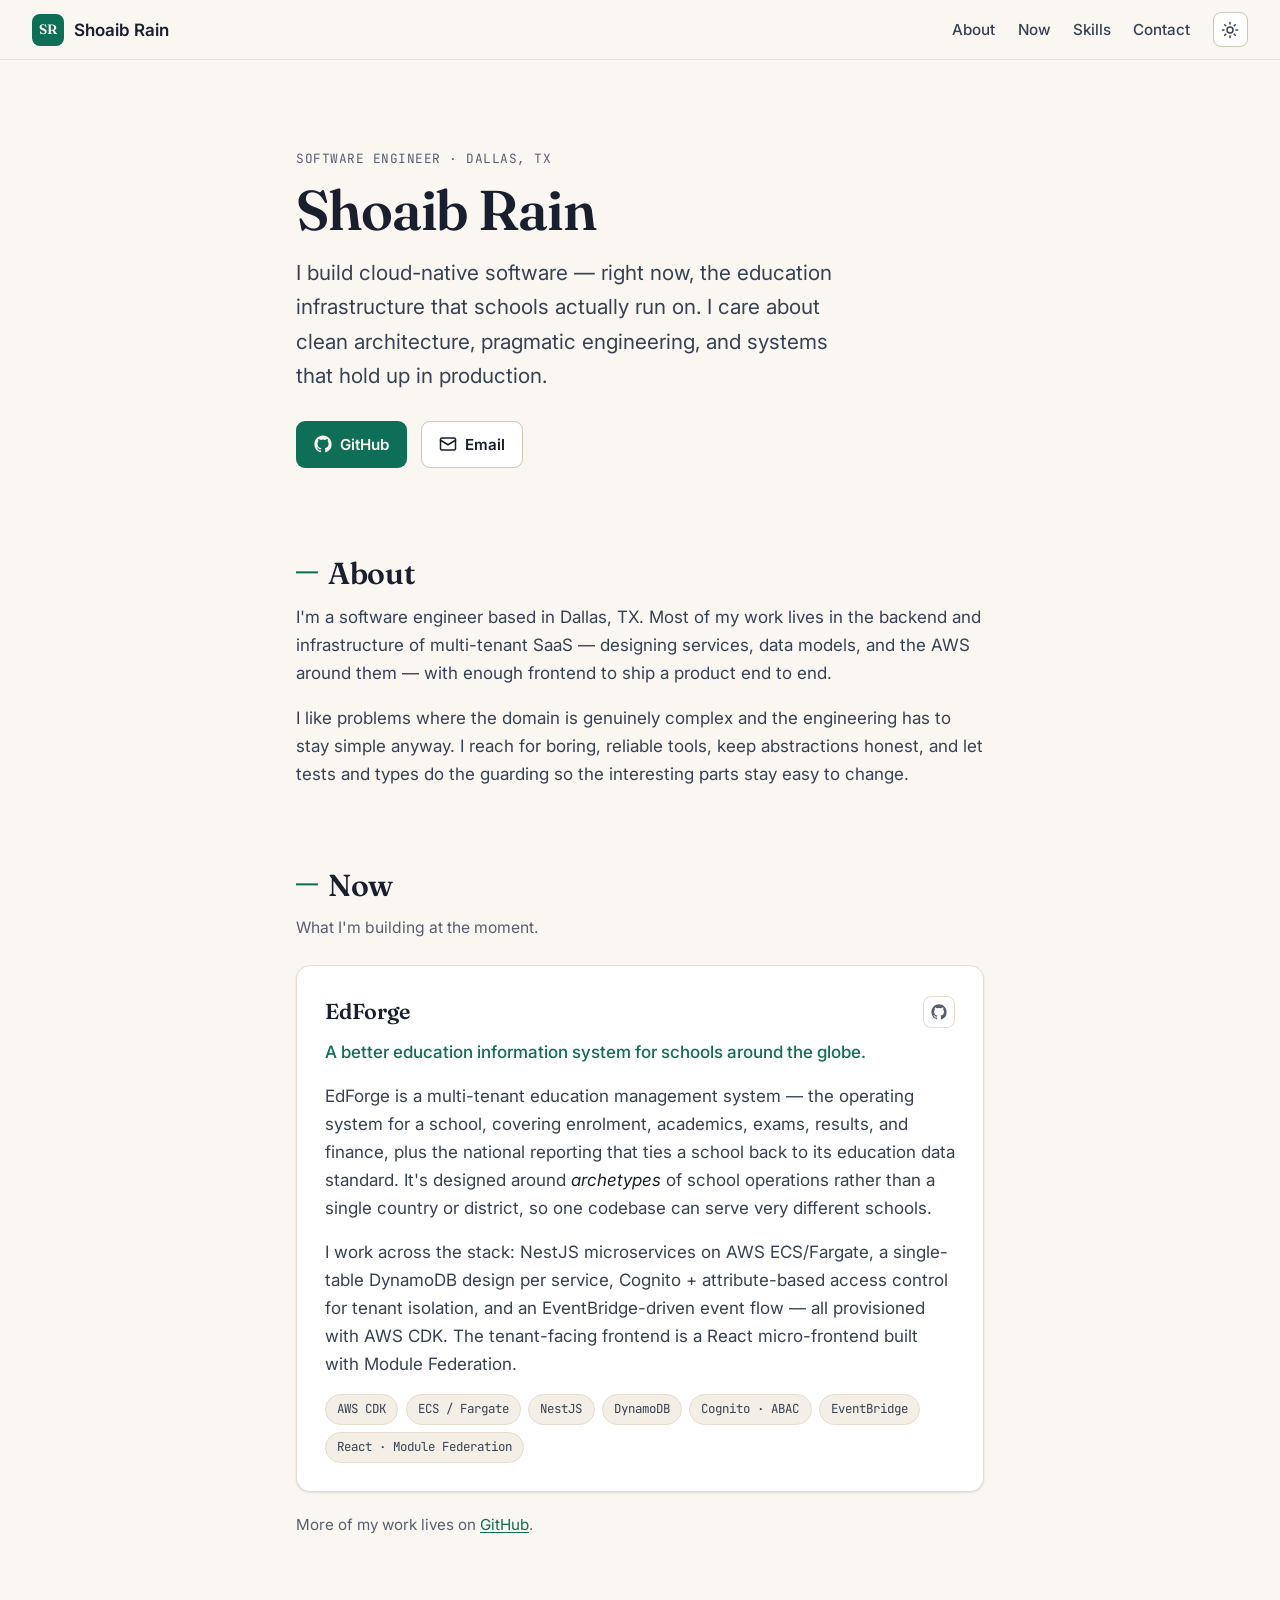
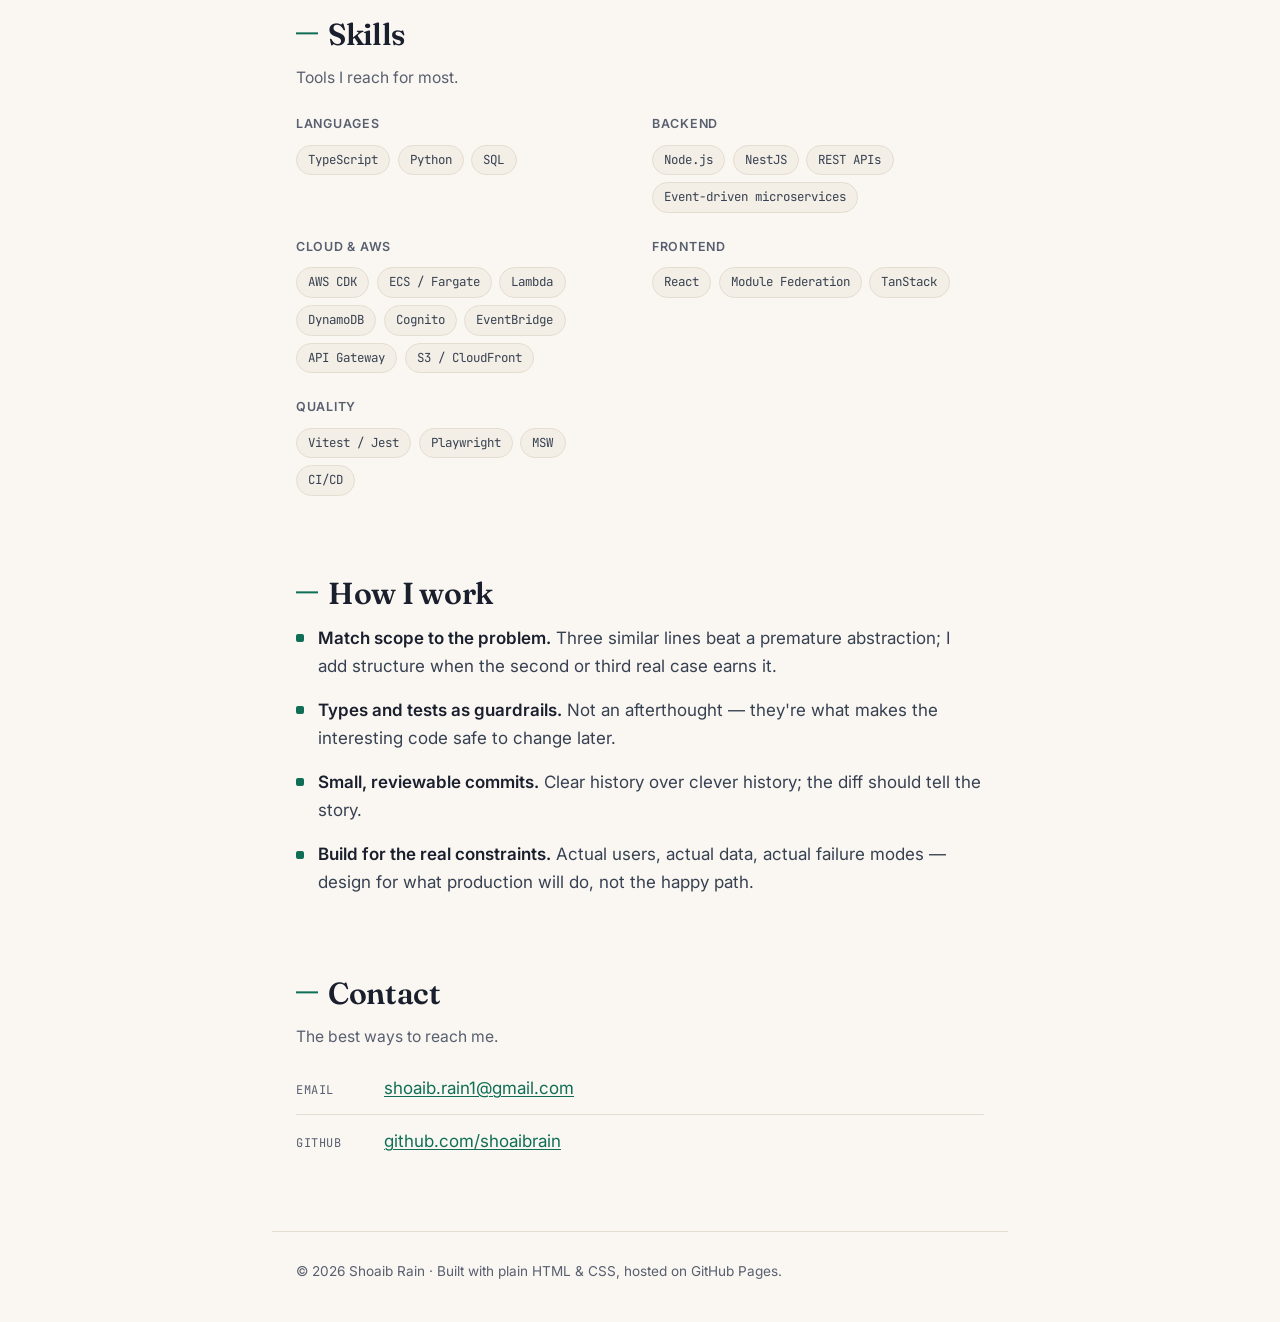
==== index.html @ 1235eeb9 "Add personal portfolio site (plain HTML/CSS) Single-page developer portfolio served as a GitHub Page" ====
<!doctype html>
<html lang="en" id="top">
<head>
  <meta charset="utf-8" />
  <meta name="viewport" content="width=device-width, initial-scale=1" />
  <title>Shoaib Rain — Software Engineer</title>
  <meta name="description" content="Shoaib Rain — software engineer in Dallas, TX. Building cloud-native education infrastructure. What I'm working on, my skills, and how I work." />
  <meta name="author" content="Shoaib Rain" />

  <!-- Open Graph / social preview -->
  <meta property="og:type" content="website" />
  <meta property="og:title" content="Shoaib Rain — Software Engineer" />
  <meta property="og:description" content="Software engineer in Dallas, TX, building cloud-native education infrastructure." />
  <meta property="og:url" content="https://shoaibrain.github.io" />

  <link rel="icon" href="favicon.svg" type="image/svg+xml" />
  <link rel="canonical" href="https://shoaibrain.github.io" />

  <!-- Fonts: Inter (body), Fraunces (display), JetBrains Mono (code/tags) -->
  <link rel="preconnect" href="https://fonts.googleapis.com" />
  <link rel="preconnect" href="https://fonts.gstatic.com" crossorigin />
  <link href="https://fonts.googleapis.com/css2?family=Fraunces:opsz,wght@9..144,400;9..144,500;9..144,600&family=Inter:wght@400;500;600;700&family=JetBrains+Mono:wght@400;500&display=swap" rel="stylesheet" />

  <link rel="stylesheet" href="styles.css" />

  <!-- Set theme before first paint to avoid a flash -->
  <script>
    (function () {
      try {
        var saved = localStorage.getItem('theme');
        var prefersDark = window.matchMedia('(prefers-color-scheme: dark)').matches;
        var theme = saved || (prefersDark ? 'dark' : 'light');
        document.documentElement.setAttribute('data-theme', theme);
      } catch (e) {}
    })();
  </script>
</head>
<body>
  <a class="skip-link" href="#main">Skip to content</a>

  <header class="site-header">
    <a class="brand" href="#top" aria-label="Shoaib Rain — home">
      <span class="monogram" aria-hidden="true">SR</span>
      <span class="brand-name">Shoaib Rain</span>
    </a>
    <nav class="site-nav" aria-label="Primary">
      <a href="#about">About</a>
      <a href="#now">Now</a>
      <a href="#skills">Skills</a>
      <a href="#contact">Contact</a>
      <button id="theme-toggle" class="theme-toggle" type="button" aria-label="Switch color theme" title="Switch theme">
        <svg class="icon-sun" width="18" height="18" viewBox="0 0 24 24" fill="none" stroke="currentColor" stroke-width="2" stroke-linecap="round" stroke-linejoin="round" aria-hidden="true"><circle cx="12" cy="12" r="4"/><path d="M12 2v2M12 20v2M4.93 4.93l1.41 1.41M17.66 17.66l1.41 1.41M2 12h2M20 12h2M6.34 17.66l-1.41 1.41M19.07 4.93l-1.41 1.41"/></svg>
        <svg class="icon-moon" width="18" height="18" viewBox="0 0 24 24" fill="none" stroke="currentColor" stroke-width="2" stroke-linecap="round" stroke-linejoin="round" aria-hidden="true"><path d="M21 12.79A9 9 0 1 1 11.21 3 7 7 0 0 0 21 12.79z"/></svg>
      </button>
    </nav>
  </header>

  <main id="main">
    <!-- Hero -->
    <section class="hero" aria-labelledby="hero-name">
      <p class="eyebrow">Software Engineer · Dallas, TX</p>
      <h1 id="hero-name">Shoaib Rain</h1>
      <p class="lead">
        I build cloud-native software — right now, the education infrastructure
        that schools actually run on. I care about clean architecture,
        pragmatic engineering, and systems that hold up in production.
      </p>
      <div class="cta-row">
        <a class="btn btn-primary" href="https://github.com/shoaibrain" target="_blank" rel="noopener">
          <svg width="18" height="18" viewBox="0 0 24 24" fill="currentColor" aria-hidden="true"><path d="M12 .5C5.73.5.5 5.73.5 12a11.5 11.5 0 0 0 7.86 10.92c.58.1.79-.25.79-.56v-2c-3.2.7-3.88-1.37-3.88-1.37-.53-1.34-1.29-1.7-1.29-1.7-1.05-.72.08-.7.08-.7 1.16.08 1.77 1.2 1.77 1.2 1.03 1.77 2.7 1.26 3.36.96.1-.75.4-1.26.73-1.55-2.56-.29-5.25-1.28-5.25-5.7 0-1.26.45-2.29 1.2-3.1-.12-.29-.52-1.46.11-3.05 0 0 .97-.31 3.18 1.18a11 11 0 0 1 5.8 0c2.2-1.49 3.17-1.18 3.17-1.18.63 1.59.23 2.76.11 3.05.75.81 1.2 1.84 1.2 3.1 0 4.43-2.7 5.4-5.27 5.69.41.36.78 1.06.78 2.14v3.17c0 .31.21.67.8.56A11.5 11.5 0 0 0 23.5 12C23.5 5.73 18.27.5 12 .5z"/></svg>
          GitHub
        </a>
        <a class="btn btn-ghost" href="mailto:shoaib.rain1@gmail.com">
          <svg width="18" height="18" viewBox="0 0 24 24" fill="none" stroke="currentColor" stroke-width="2" stroke-linecap="round" stroke-linejoin="round" aria-hidden="true"><rect x="2" y="4" width="20" height="16" rx="2"/><path d="m22 7-10 6L2 7"/></svg>
          Email
        </a>
      </div>
    </section>

    <!-- About -->
    <section id="about" class="section" aria-labelledby="about-h">
      <h2 id="about-h" class="section-title">About</h2>
      <div class="prose">
        <p>
          I'm a software engineer based in Dallas, TX. Most of my work lives in
          the backend and infrastructure of multi-tenant SaaS — designing
          services, data models, and the AWS around them — with enough
          frontend to ship a product end to end.
        </p>
        <p>
          I like problems where the domain is genuinely complex and the
          engineering has to stay simple anyway. I reach for boring, reliable
          tools, keep abstractions honest, and let tests and types do the
          guarding so the interesting parts stay easy to change.
        </p>
      </div>
    </section>

    <!-- Now -->
    <section id="now" class="section" aria-labelledby="now-h">
      <h2 id="now-h" class="section-title">Now</h2>
      <p class="section-intro">What I'm building at the moment.</p>

      <article class="card">
        <div class="card-head">
          <h3 class="card-title">EdForge</h3>
          <a class="card-link" href="https://github.com/shoaibrain/edforge" target="_blank" rel="noopener" aria-label="EdForge on GitHub">
            <svg width="16" height="16" viewBox="0 0 24 24" fill="currentColor" aria-hidden="true"><path d="M12 .5C5.73.5.5 5.73.5 12a11.5 11.5 0 0 0 7.86 10.92c.58.1.79-.25.79-.56v-2c-3.2.7-3.88-1.37-3.88-1.37-.53-1.34-1.29-1.7-1.29-1.7-1.05-.72.08-.7.08-.7 1.16.08 1.77 1.2 1.77 1.2 1.03 1.77 2.7 1.26 3.36.96.1-.75.4-1.26.73-1.55-2.56-.29-5.25-1.28-5.25-5.7 0-1.26.45-2.29 1.2-3.1-.12-.29-.52-1.46.11-3.05 0 0 .97-.31 3.18 1.18a11 11 0 0 1 5.8 0c2.2-1.49 3.17-1.18 3.17-1.18.63 1.59.23 2.76.11 3.05.75.81 1.2 1.84 1.2 3.1 0 4.43-2.7 5.4-5.27 5.69.41.36.78 1.06.78 2.14v3.17c0 .31.21.67.8.56A11.5 11.5 0 0 0 23.5 12C23.5 5.73 18.27.5 12 .5z"/></svg>
          </a>
        </div>
        <p class="card-tagline">A better education information system for schools around the globe.</p>
        <p class="card-body">
          EdForge is a multi-tenant education management system — the operating
          system for a school, covering enrolment, academics, exams, results,
          and finance, plus the national reporting that ties a school back to
          its education data standard. It's designed around
          <em>archetypes</em> of school operations rather than a single
          country or district, so one codebase can serve very different schools.
        </p>
        <p class="card-body">
          I work across the stack: NestJS microservices on AWS ECS/Fargate, a
          single-table DynamoDB design per service, Cognito + attribute-based
          access control for tenant isolation, and an EventBridge-driven event
          flow — all provisioned with AWS CDK. The tenant-facing frontend is a
          React micro-frontend built with Module Federation.
        </p>
        <ul class="tag-list" aria-label="EdForge technologies">
          <li>AWS CDK</li>
          <li>ECS / Fargate</li>
          <li>NestJS</li>
          <li>DynamoDB</li>
          <li>Cognito · ABAC</li>
          <li>EventBridge</li>
          <li>React · Module Federation</li>
        </ul>
      </article>

      <p class="more-line">
        More of my work lives on
        <a href="https://github.com/shoaibrain" target="_blank" rel="noopener">GitHub</a>.
      </p>
    </section>

    <!-- Skills -->
    <section id="skills" class="section" aria-labelledby="skills-h">
      <h2 id="skills-h" class="section-title">Skills</h2>
      <p class="section-intro">Tools I reach for most.</p>

      <div class="skills-grid">
        <div class="skill-group">
          <h3 class="skill-label">Languages</h3>
          <ul class="tag-list">
            <li>TypeScript</li>
            <li>Python</li>
            <li>SQL</li>
          </ul>
        </div>
        <div class="skill-group">
          <h3 class="skill-label">Backend</h3>
          <ul class="tag-list">
            <li>Node.js</li>
            <li>NestJS</li>
            <li>REST APIs</li>
            <li>Event-driven microservices</li>
          </ul>
        </div>
        <div class="skill-group">
          <h3 class="skill-label">Cloud &amp; AWS</h3>
          <ul class="tag-list">
            <li>AWS CDK</li>
            <li>ECS / Fargate</li>
            <li>Lambda</li>
            <li>DynamoDB</li>
            <li>Cognito</li>
            <li>EventBridge</li>
            <li>API Gateway</li>
            <li>S3 / CloudFront</li>
          </ul>
        </div>
        <div class="skill-group">
          <h3 class="skill-label">Frontend</h3>
          <ul class="tag-list">
            <li>React</li>
            <li>Module Federation</li>
            <li>TanStack</li>
          </ul>
        </div>
        <div class="skill-group">
          <h3 class="skill-label">Quality</h3>
          <ul class="tag-list">
            <li>Vitest / Jest</li>
            <li>Playwright</li>
            <li>MSW</li>
            <li>CI/CD</li>
          </ul>
        </div>
      </div>
    </section>

    <!-- How I work -->
    <section id="approach" class="section" aria-labelledby="approach-h">
      <h2 id="approach-h" class="section-title">How I work</h2>
      <ul class="principles">
        <li>
          <span class="principle-key">Match scope to the problem.</span>
          Three similar lines beat a premature abstraction; I add structure when
          the second or third real case earns it.
        </li>
        <li>
          <span class="principle-key">Types and tests as guardrails.</span>
          Not an afterthought — they're what makes the interesting code safe to
          change later.
        </li>
        <li>
          <span class="principle-key">Small, reviewable commits.</span>
          Clear history over clever history; the diff should tell the story.
        </li>
        <li>
          <span class="principle-key">Build for the real constraints.</span>
          Actual users, actual data, actual failure modes — design for what
          production will do, not the happy path.
        </li>
      </ul>
    </section>

    <!-- Contact -->
    <section id="contact" class="section" aria-labelledby="contact-h">
      <h2 id="contact-h" class="section-title">Contact</h2>
      <p class="section-intro">The best ways to reach me.</p>
      <ul class="contact-list">
        <li>
          <span class="contact-key">Email</span>
          <a href="mailto:shoaib.rain1@gmail.com">shoaib.rain1@gmail.com</a>
        </li>
        <li>
          <span class="contact-key">GitHub</span>
          <a href="https://github.com/shoaibrain" target="_blank" rel="noopener">github.com/shoaibrain</a>
        </li>
      </ul>
    </section>
  </main>

  <footer class="site-footer">
    <p>© <span id="year">2026</span> Shoaib Rain · Built with plain HTML &amp; CSS, hosted on GitHub Pages.</p>
  </footer>

  <script src="script.js"></script>
</body>
</html>
---- styles.css ----
/* =========================================================================
   Shoaib Rain — personal site
   Plain CSS. Palette + type echo the EdForge brand tokens (public Coolors
   palette): deep green on warm off-white, Inter + Fraunces + JetBrains Mono.
   ========================================================================= */

:root {
  /* Light theme (default) */
  --bg: #faf7f2;            /* warm off-white */
  --surface: #ffffff;       /* cards */
  --elevated: #f4efe6;      /* warm elevated */
  --text: #1a1f2e;
  --text-secondary: #374151;
  --text-muted: #585f6f;
  --border: #e4ddd0;
  --border-strong: #cfc6b5;
  --brand: #0f6e56;         /* brand-deep green */
  --brand-hover: #0c5c48;
  --brand-contrast: #faf7f2;
  --focus: #1d9e75;
  --shadow-card: 0 1px 2px rgba(0, 18, 25, 0.06), 0 1px 3px rgba(0, 18, 25, 0.05);
  --shadow-hover: 0 8px 24px rgba(0, 18, 25, 0.10);

  --font-sans: 'Inter', system-ui, -apple-system, Segoe UI, Roboto, sans-serif;
  --font-display: 'Fraunces', Georgia, 'Times New Roman', serif;
  --font-mono: 'JetBrains Mono', ui-monospace, SFMono-Regular, Menlo, monospace;

  --maxw: 46rem;            /* ~736px reading column */
  --ease: cubic-bezier(0.16, 1, 0.3, 1);
}

[data-theme='dark'] {
  --bg: #0f1117;
  --surface: #161b27;
  --elevated: #1e2436;
  --text: #e8eaf0;
  --text-secondary: #c8ccd8;
  --text-muted: #969cb2;
  --border: #2a3142;
  --border-strong: #3a4358;
  --brand: #4fd1a8;         /* lifted green for AA on dark */
  --brand-hover: #6bdcb8;
  --brand-contrast: #0f1117;
  --focus: #4fd1a8;
  --shadow-card: 0 1px 2px rgba(0, 0, 0, 0.3), 0 1px 3px rgba(0, 0, 0, 0.25);
  --shadow-hover: 0 8px 24px rgba(0, 0, 0, 0.4);
}

/* ---- Reset-ish ---- */
*,
*::before,
*::after { box-sizing: border-box; }

html {
  scroll-behavior: smooth;
  scroll-padding-top: 5rem;
  -webkit-text-size-adjust: 100%;
}

body {
  margin: 0;
  background: var(--bg);
  color: var(--text);
  font-family: var(--font-sans);
  font-size: 1.0625rem;
  line-height: 1.65;
  -webkit-font-smoothing: antialiased;
  text-rendering: optimizeLegibility;
  transition: background-color 0.3s var(--ease), color 0.3s var(--ease);
}

a { color: var(--brand); text-decoration-thickness: 1px; text-underline-offset: 2px; }
a:hover { color: var(--brand-hover); }

:focus-visible {
  outline: 2px solid var(--focus);
  outline-offset: 2px;
  border-radius: 4px;
}

.skip-link {
  position: absolute;
  left: -999px;
  top: 0.5rem;
  background: var(--brand);
  color: var(--brand-contrast);
  padding: 0.5rem 0.9rem;
  border-radius: 6px;
  z-index: 100;
}
.skip-link:focus { left: 0.5rem; }

/* ---- Header ---- */
.site-header {
  position: sticky;
  top: 0;
  z-index: 20;
  display: flex;
  align-items: center;
  justify-content: space-between;
  gap: 1rem;
  padding: 0.75rem clamp(1rem, 4vw, 2rem);
  background: color-mix(in srgb, var(--bg) 85%, transparent);
  backdrop-filter: saturate(1.1) blur(8px);
  border-bottom: 1px solid var(--border);
}

.brand {
  display: inline-flex;
  align-items: center;
  gap: 0.6rem;
  font-weight: 600;
  color: var(--text);
  text-decoration: none;
}
.monogram {
  display: grid;
  place-items: center;
  width: 2rem;
  height: 2rem;
  border-radius: 8px;
  background: var(--brand);
  color: var(--brand-contrast);
  font-family: var(--font-display);
  font-size: 0.85rem;
  font-weight: 600;
  letter-spacing: 0.02em;
}

.site-nav {
  display: flex;
  align-items: center;
  gap: clamp(0.6rem, 2.5vw, 1.4rem);
}
.site-nav a {
  color: var(--text-secondary);
  text-decoration: none;
  font-size: 0.95rem;
  font-weight: 500;
}
.site-nav a:hover { color: var(--brand); }

/* Hide text nav links on narrow screens; keep brand + toggle */
@media (max-width: 34rem) {
  .site-nav a { display: none; }
  .brand-name { display: none; }
}

.theme-toggle {
  display: inline-grid;
  place-items: center;
  width: 2.2rem;
  height: 2.2rem;
  border: 1px solid var(--border-strong);
  border-radius: 8px;
  background: var(--surface);
  color: var(--text-secondary);
  cursor: pointer;
  transition: border-color 0.2s var(--ease), color 0.2s var(--ease), background 0.2s var(--ease);
}
.theme-toggle:hover { color: var(--brand); border-color: var(--brand); }
.theme-toggle .icon-moon { display: none; }
[data-theme='dark'] .theme-toggle .icon-sun { display: none; }
[data-theme='dark'] .theme-toggle .icon-moon { display: block; }

/* ---- Layout ---- */
main { display: block; }
.hero,
.section {
  max-width: var(--maxw);
  margin-inline: auto;
  padding-inline: clamp(1.15rem, 5vw, 1.5rem);
}

.hero { padding-top: clamp(3rem, 9vw, 5.5rem); padding-bottom: 1rem; }

.eyebrow {
  font-family: var(--font-mono);
  font-size: 0.8rem;
  letter-spacing: 0.04em;
  text-transform: uppercase;
  color: var(--text-muted);
  margin: 0 0 0.75rem;
}

h1 {
  font-family: var(--font-display);
  font-weight: 600;
  font-size: clamp(2.4rem, 7vw, 3.5rem);
  line-height: 1.05;
  letter-spacing: -0.02em;
  margin: 0 0 1rem;
}

.lead {
  font-size: clamp(1.1rem, 2.4vw, 1.3rem);
  color: var(--text-secondary);
  max-width: 34rem;
  margin: 0 0 1.75rem;
}

.cta-row {
  display: flex;
  flex-wrap: wrap;
  align-items: center;
  gap: 0.7rem 0.9rem;
}

.btn {
  display: inline-flex;
  align-items: center;
  gap: 0.5rem;
  padding: 0.6rem 1.05rem;
  border-radius: 9px;
  font-weight: 600;
  font-size: 0.95rem;
  text-decoration: none;
  border: 1px solid transparent;
  transition: transform 0.15s var(--ease), background 0.2s var(--ease),
    border-color 0.2s var(--ease), color 0.2s var(--ease);
}
.btn:hover { transform: translateY(-1px); }
.btn-primary { background: var(--brand); color: var(--brand-contrast); }
.btn-primary:hover { background: var(--brand-hover); color: var(--brand-contrast); }
.btn-ghost {
  background: var(--surface);
  color: var(--text);
  border-color: var(--border-strong);
}
.btn-ghost:hover { border-color: var(--brand); color: var(--brand); }

/* ---- Sections ---- */
.section {
  padding-top: clamp(2.75rem, 7vw, 4rem);
  padding-bottom: 0.5rem;
}
.section-title {
  font-family: var(--font-display);
  font-weight: 600;
  font-size: clamp(1.5rem, 4vw, 1.9rem);
  letter-spacing: -0.01em;
  margin: 0 0 0.35rem;
  display: inline-flex;
  align-items: baseline;
  gap: 0.6rem;
}
.section-title::before {
  content: "";
  display: inline-block;
  width: 1.4rem;
  height: 2px;
  background: var(--brand);
  transform: translateY(-0.35em);
}
.section-intro {
  color: var(--text-muted);
  margin: 0 0 1.5rem;
  font-size: 0.98rem;
}
.prose p { margin: 0 0 1rem; color: var(--text-secondary); }
.prose p:last-child { margin-bottom: 0; }
.prose em, .card-body em { color: var(--text); font-style: italic; }

/* ---- Card (EdForge) ---- */
.card {
  background: var(--surface);
  border: 1px solid var(--border);
  border-radius: 14px;
  padding: clamp(1.25rem, 4vw, 1.75rem);
  box-shadow: var(--shadow-card);
  transition: box-shadow 0.25s var(--ease), border-color 0.25s var(--ease), transform 0.25s var(--ease);
}
.card:hover { box-shadow: var(--shadow-hover); border-color: var(--border-strong); }
.card-head {
  display: flex;
  align-items: center;
  justify-content: space-between;
  gap: 1rem;
}
.card-title {
  font-family: var(--font-display);
  font-size: 1.35rem;
  font-weight: 600;
  margin: 0;
}
.card-link {
  display: inline-grid;
  place-items: center;
  width: 2rem;
  height: 2rem;
  border-radius: 8px;
  color: var(--text-muted);
  border: 1px solid var(--border);
  transition: color 0.2s var(--ease), border-color 0.2s var(--ease);
}
.card-link:hover { color: var(--brand); border-color: var(--brand); }
.card-tagline {
  color: var(--brand);
  font-weight: 500;
  margin: 0.5rem 0 1rem;
}
.card-body { color: var(--text-secondary); margin: 0 0 1rem; }

/* ---- Tag lists ---- */
.tag-list {
  list-style: none;
  display: flex;
  flex-wrap: wrap;
  gap: 0.45rem;
  padding: 0;
  margin: 0.25rem 0 0;
}
.tag-list li {
  font-family: var(--font-mono);
  font-size: 0.78rem;
  color: var(--text-secondary);
  background: var(--elevated);
  border: 1px solid var(--border);
  border-radius: 999px;
  padding: 0.25rem 0.7rem;
}

.more-line { color: var(--text-muted); font-size: 0.95rem; margin: 1.25rem 0 0; }

/* ---- Skills ---- */
.skills-grid {
  display: grid;
  grid-template-columns: 1fr;
  gap: 1.5rem;
}
@media (min-width: 33rem) {
  .skills-grid { grid-template-columns: 1fr 1fr; }
}
.skill-label {
  font-size: 0.78rem;
  text-transform: uppercase;
  letter-spacing: 0.06em;
  color: var(--text-muted);
  font-weight: 600;
  margin: 0 0 0.6rem;
}

/* ---- Principles ---- */
.principles { list-style: none; padding: 0; margin: 0; display: grid; gap: 1rem; }
.principles li {
  position: relative;
  padding-left: 1.4rem;
  color: var(--text-secondary);
}
.principles li::before {
  content: "";
  position: absolute;
  left: 0;
  top: 0.62em;
  width: 0.5rem;
  height: 0.5rem;
  border-radius: 2px;
  background: var(--brand);
}
.principle-key { color: var(--text); font-weight: 600; }

/* ---- Contact ---- */
.contact-list { list-style: none; padding: 0; margin: 0; display: grid; gap: 0.75rem; }
.contact-list li {
  display: flex;
  gap: 1rem;
  align-items: baseline;
  border-bottom: 1px solid var(--border);
  padding-bottom: 0.75rem;
}
.contact-list li:last-child { border-bottom: 0; }
.contact-key {
  font-family: var(--font-mono);
  font-size: 0.75rem;
  text-transform: uppercase;
  letter-spacing: 0.05em;
  color: var(--text-muted);
  min-width: 4.5rem;
}

/* ---- Footer ---- */
.site-footer {
  max-width: var(--maxw);
  margin: 3.5rem auto 0;
  padding: 1.75rem clamp(1.15rem, 5vw, 1.5rem) 2.5rem;
  border-top: 1px solid var(--border);
  color: var(--text-muted);
  font-size: 0.85rem;
}
.site-footer p { margin: 0; }

/* ---- Motion preferences ---- */
@media (prefers-reduced-motion: reduce) {
  html { scroll-behavior: auto; }
  *, *::before, *::after {
    animation-duration: 0.01ms !important;
    transition-duration: 0.01ms !important;
  }
}
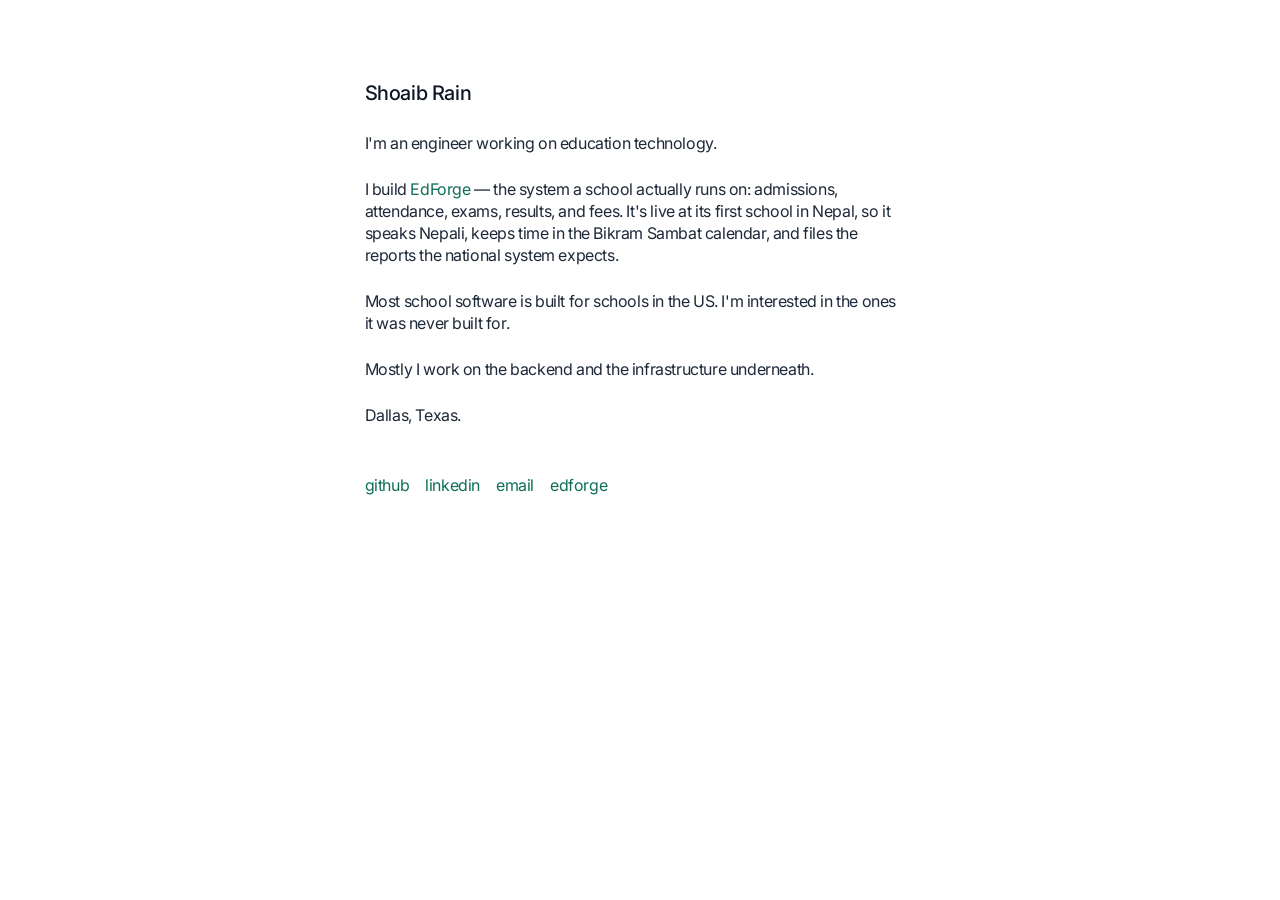
==== commit 7f6ed908: "Rewrite as a one-screen, text-first page Strip the site to a single screen of prose, in the minimal " ====
--- a/index.html
+++ b/index.html
@@ -1,249 +1,54 @@
 <!doctype html>
-<html lang="en" id="top">
+<html lang="en">
 <head>
   <meta charset="utf-8" />
   <meta name="viewport" content="width=device-width, initial-scale=1" />
-  <title>Shoaib Rain — Software Engineer</title>
-  <meta name="description" content="Shoaib Rain — software engineer in Dallas, TX. Building cloud-native education infrastructure. What I'm working on, my skills, and how I work." />
+  <title>Shoaib Rain</title>
+  <meta name="description" content="I'm an engineer working on education technology. I build EdForge, the system a school actually runs on." />
   <meta name="author" content="Shoaib Rain" />
 
-  <!-- Open Graph / social preview -->
   <meta property="og:type" content="website" />
-  <meta property="og:title" content="Shoaib Rain — Software Engineer" />
-  <meta property="og:description" content="Software engineer in Dallas, TX, building cloud-native education infrastructure." />
+  <meta property="og:title" content="Shoaib Rain" />
+  <meta property="og:description" content="I'm an engineer working on education technology." />
   <meta property="og:url" content="https://shoaibrain.github.io" />
 
   <link rel="icon" href="favicon.svg" type="image/svg+xml" />
   <link rel="canonical" href="https://shoaibrain.github.io" />
 
-  <!-- Fonts: Inter (body), Fraunces (display), JetBrains Mono (code/tags) -->
   <link rel="preconnect" href="https://fonts.googleapis.com" />
   <link rel="preconnect" href="https://fonts.gstatic.com" crossorigin />
-  <link href="https://fonts.googleapis.com/css2?family=Fraunces:opsz,wght@9..144,400;9..144,500;9..144,600&family=Inter:wght@400;500;600;700&family=JetBrains+Mono:wght@400;500&display=swap" rel="stylesheet" />
+  <link href="https://fonts.googleapis.com/css2?family=Inter:wght@400;500&display=swap" rel="stylesheet" />
 
   <link rel="stylesheet" href="styles.css" />
-
-  <!-- Set theme before first paint to avoid a flash -->
-  <script>
-    (function () {
-      try {
-        var saved = localStorage.getItem('theme');
-        var prefersDark = window.matchMedia('(prefers-color-scheme: dark)').matches;
-        var theme = saved || (prefersDark ? 'dark' : 'light');
-        document.documentElement.setAttribute('data-theme', theme);
-      } catch (e) {}
-    })();
-  </script>
 </head>
 <body>
-  <a class="skip-link" href="#main">Skip to content</a>
+  <main>
+    <h1>Shoaib Rain</h1>
 
-  <header class="site-header">
-    <a class="brand" href="#top" aria-label="Shoaib Rain — home">
-      <span class="monogram" aria-hidden="true">SR</span>
-      <span class="brand-name">Shoaib Rain</span>
-    </a>
-    <nav class="site-nav" aria-label="Primary">
-      <a href="#about">About</a>
-      <a href="#now">Now</a>
-      <a href="#skills">Skills</a>
-      <a href="#contact">Contact</a>
-      <button id="theme-toggle" class="theme-toggle" type="button" aria-label="Switch color theme" title="Switch theme">
-        <svg class="icon-sun" width="18" height="18" viewBox="0 0 24 24" fill="none" stroke="currentColor" stroke-width="2" stroke-linecap="round" stroke-linejoin="round" aria-hidden="true"><circle cx="12" cy="12" r="4"/><path d="M12 2v2M12 20v2M4.93 4.93l1.41 1.41M17.66 17.66l1.41 1.41M2 12h2M20 12h2M6.34 17.66l-1.41 1.41M19.07 4.93l-1.41 1.41"/></svg>
-        <svg class="icon-moon" width="18" height="18" viewBox="0 0 24 24" fill="none" stroke="currentColor" stroke-width="2" stroke-linecap="round" stroke-linejoin="round" aria-hidden="true"><path d="M21 12.79A9 9 0 1 1 11.21 3 7 7 0 0 0 21 12.79z"/></svg>
-      </button>
-    </nav>
-  </header>
+    <p>I'm an engineer working on education technology.</p>
 
-  <main id="main">
-    <!-- Hero -->
-    <section class="hero" aria-labelledby="hero-name">
-      <p class="eyebrow">Software Engineer · Dallas, TX</p>
-      <h1 id="hero-name">Shoaib Rain</h1>
-      <p class="lead">
-        I build cloud-native software — right now, the education infrastructure
-        that schools actually run on. I care about clean architecture,
-        pragmatic engineering, and systems that hold up in production.
-      </p>
-      <div class="cta-row">
-        <a class="btn btn-primary" href="https://github.com/shoaibrain" target="_blank" rel="noopener">
-          <svg width="18" height="18" viewBox="0 0 24 24" fill="currentColor" aria-hidden="true"><path d="M12 .5C5.73.5.5 5.73.5 12a11.5 11.5 0 0 0 7.86 10.92c.58.1.79-.25.79-.56v-2c-3.2.7-3.88-1.37-3.88-1.37-.53-1.34-1.29-1.7-1.29-1.7-1.05-.72.08-.7.08-.7 1.16.08 1.77 1.2 1.77 1.2 1.03 1.77 2.7 1.26 3.36.96.1-.75.4-1.26.73-1.55-2.56-.29-5.25-1.28-5.25-5.7 0-1.26.45-2.29 1.2-3.1-.12-.29-.52-1.46.11-3.05 0 0 .97-.31 3.18 1.18a11 11 0 0 1 5.8 0c2.2-1.49 3.17-1.18 3.17-1.18.63 1.59.23 2.76.11 3.05.75.81 1.2 1.84 1.2 3.1 0 4.43-2.7 5.4-5.27 5.69.41.36.78 1.06.78 2.14v3.17c0 .31.21.67.8.56A11.5 11.5 0 0 0 23.5 12C23.5 5.73 18.27.5 12 .5z"/></svg>
-          GitHub
-        </a>
-        <a class="btn btn-ghost" href="mailto:shoaib.rain1@gmail.com">
-          <svg width="18" height="18" viewBox="0 0 24 24" fill="none" stroke="currentColor" stroke-width="2" stroke-linecap="round" stroke-linejoin="round" aria-hidden="true"><rect x="2" y="4" width="20" height="16" rx="2"/><path d="m22 7-10 6L2 7"/></svg>
-          Email
-        </a>
-      </div>
-    </section>
+    <p>
+      I build <a href="https://edforge.app/">EdForge</a> — the system a school
+      actually runs on: admissions, attendance, exams, results, and fees. It's
+      live at its first school in Nepal, so it speaks Nepali, keeps time in the
+      Bikram Sambat calendar, and files the reports the national system expects.
+    </p>
 
-    <!-- About -->
-    <section id="about" class="section" aria-labelledby="about-h">
-      <h2 id="about-h" class="section-title">About</h2>
-      <div class="prose">
-        <p>
-          I'm a software engineer based in Dallas, TX. Most of my work lives in
-          the backend and infrastructure of multi-tenant SaaS — designing
-          services, data models, and the AWS around them — with enough
-          frontend to ship a product end to end.
-        </p>
-        <p>
-          I like problems where the domain is genuinely complex and the
-          engineering has to stay simple anyway. I reach for boring, reliable
-          tools, keep abstractions honest, and let tests and types do the
-          guarding so the interesting parts stay easy to change.
-        </p>
-      </div>
-    </section>
+    <p>
+      Most school software is built for schools in the US. I'm interested in the
+      ones it was never built for.
+    </p>
 
-    <!-- Now -->
-    <section id="now" class="section" aria-labelledby="now-h">
-      <h2 id="now-h" class="section-title">Now</h2>
-      <p class="section-intro">What I'm building at the moment.</p>
+    <p>Mostly I work on the backend and the infrastructure underneath.</p>
 
-      <article class="card">
-        <div class="card-head">
-          <h3 class="card-title">EdForge</h3>
-          <a class="card-link" href="https://github.com/shoaibrain/edforge" target="_blank" rel="noopener" aria-label="EdForge on GitHub">
-            <svg width="16" height="16" viewBox="0 0 24 24" fill="currentColor" aria-hidden="true"><path d="M12 .5C5.73.5.5 5.73.5 12a11.5 11.5 0 0 0 7.86 10.92c.58.1.79-.25.79-.56v-2c-3.2.7-3.88-1.37-3.88-1.37-.53-1.34-1.29-1.7-1.29-1.7-1.05-.72.08-.7.08-.7 1.16.08 1.77 1.2 1.77 1.2 1.03 1.77 2.7 1.26 3.36.96.1-.75.4-1.26.73-1.55-2.56-.29-5.25-1.28-5.25-5.7 0-1.26.45-2.29 1.2-3.1-.12-.29-.52-1.46.11-3.05 0 0 .97-.31 3.18 1.18a11 11 0 0 1 5.8 0c2.2-1.49 3.17-1.18 3.17-1.18.63 1.59.23 2.76.11 3.05.75.81 1.2 1.84 1.2 3.1 0 4.43-2.7 5.4-5.27 5.69.41.36.78 1.06.78 2.14v3.17c0 .31.21.67.8.56A11.5 11.5 0 0 0 23.5 12C23.5 5.73 18.27.5 12 .5z"/></svg>
-          </a>
-        </div>
-        <p class="card-tagline">A better education information system for schools around the globe.</p>
-        <p class="card-body">
-          EdForge is a multi-tenant education management system — the operating
-          system for a school, covering enrolment, academics, exams, results,
-          and finance, plus the national reporting that ties a school back to
-          its education data standard. It's designed around
-          <em>archetypes</em> of school operations rather than a single
-          country or district, so one codebase can serve very different schools.
-        </p>
-        <p class="card-body">
-          I work across the stack: NestJS microservices on AWS ECS/Fargate, a
-          single-table DynamoDB design per service, Cognito + attribute-based
-          access control for tenant isolation, and an EventBridge-driven event
-          flow — all provisioned with AWS CDK. The tenant-facing frontend is a
-          React micro-frontend built with Module Federation.
-        </p>
-        <ul class="tag-list" aria-label="EdForge technologies">
-          <li>AWS CDK</li>
-          <li>ECS / Fargate</li>
-          <li>NestJS</li>
-          <li>DynamoDB</li>
-          <li>Cognito · ABAC</li>
-          <li>EventBridge</li>
-          <li>React · Module Federation</li>
-        </ul>
-      </article>
+    <p>Dallas, Texas.</p>
 
-      <p class="more-line">
-        More of my work lives on
-        <a href="https://github.com/shoaibrain" target="_blank" rel="noopener">GitHub</a>.
-      </p>
-    </section>
-
-    <!-- Skills -->
-    <section id="skills" class="section" aria-labelledby="skills-h">
-      <h2 id="skills-h" class="section-title">Skills</h2>
-      <p class="section-intro">Tools I reach for most.</p>
-
-      <div class="skills-grid">
-        <div class="skill-group">
-          <h3 class="skill-label">Languages</h3>
-          <ul class="tag-list">
-            <li>TypeScript</li>
-            <li>Python</li>
-            <li>SQL</li>
-          </ul>
-        </div>
-        <div class="skill-group">
-          <h3 class="skill-label">Backend</h3>
-          <ul class="tag-list">
-            <li>Node.js</li>
-            <li>NestJS</li>
-            <li>REST APIs</li>
-            <li>Event-driven microservices</li>
-          </ul>
-        </div>
-        <div class="skill-group">
-          <h3 class="skill-label">Cloud &amp; AWS</h3>
-          <ul class="tag-list">
-            <li>AWS CDK</li>
-            <li>ECS / Fargate</li>
-            <li>Lambda</li>
-            <li>DynamoDB</li>
-            <li>Cognito</li>
-            <li>EventBridge</li>
-            <li>API Gateway</li>
-            <li>S3 / CloudFront</li>
-          </ul>
-        </div>
-        <div class="skill-group">
-          <h3 class="skill-label">Frontend</h3>
-          <ul class="tag-list">
-            <li>React</li>
-            <li>Module Federation</li>
-            <li>TanStack</li>
-          </ul>
-        </div>
-        <div class="skill-group">
-          <h3 class="skill-label">Quality</h3>
-          <ul class="tag-list">
-            <li>Vitest / Jest</li>
-            <li>Playwright</li>
-            <li>MSW</li>
-            <li>CI/CD</li>
-          </ul>
-        </div>
-      </div>
-    </section>
-
-    <!-- How I work -->
-    <section id="approach" class="section" aria-labelledby="approach-h">
-      <h2 id="approach-h" class="section-title">How I work</h2>
-      <ul class="principles">
-        <li>
-          <span class="principle-key">Match scope to the problem.</span>
-          Three similar lines beat a premature abstraction; I add structure when
-          the second or third real case earns it.
-        </li>
-        <li>
-          <span class="principle-key">Types and tests as guardrails.</span>
-          Not an afterthought — they're what makes the interesting code safe to
-          change later.
-        </li>
-        <li>
-          <span class="principle-key">Small, reviewable commits.</span>
-          Clear history over clever history; the diff should tell the story.
-        </li>
-        <li>
-          <span class="principle-key">Build for the real constraints.</span>
-          Actual users, actual data, actual failure modes — design for what
-          production will do, not the happy path.
-        </li>
-      </ul>
-    </section>
-
-    <!-- Contact -->
-    <section id="contact" class="section" aria-labelledby="contact-h">
-      <h2 id="contact-h" class="section-title">Contact</h2>
-      <p class="section-intro">The best ways to reach me.</p>
-      <ul class="contact-list">
-        <li>
-          <span class="contact-key">Email</span>
-          <a href="mailto:shoaib.rain1@gmail.com">shoaib.rain1@gmail.com</a>
-        </li>
-        <li>
-          <span class="contact-key">GitHub</span>
-          <a href="https://github.com/shoaibrain" target="_blank" rel="noopener">github.com/shoaibrain</a>
-        </li>
-      </ul>
-    </section>
+    <footer>
+      <a href="https://github.com/shoaibrain">github</a>
+      <a href="https://www.linkedin.com/in/shoaibrain/">linkedin</a>
+      <a href="mailto:shoaib.rain1@gmail.com">email</a>
+      <a href="https://edforge.app/">edforge</a>
+    </footer>
   </main>
-
-  <footer class="site-footer">
-    <p>© <span id="year">2026</span> Shoaib Rain · Built with plain HTML &amp; CSS, hosted on GitHub Pages.</p>
-  </footer>
-
-  <script src="script.js"></script>
 </body>
 </html>
--- a/styles.css
+++ b/styles.css
@@ -1,397 +1,96 @@
-/* =========================================================================
-   Shoaib Rain — personal site
-   Plain CSS. Palette + type echo the EdForge brand tokens (public Coolors
-   palette): deep green on warm off-white, Inter + Fraunces + JetBrains Mono.
-   ========================================================================= */
+/* Shoaib Rain — personal site.
+   One column, one typeface, no JavaScript. Hierarchy comes from weight and
+   whitespace rather than size. Theme follows the operating system. */
 
 :root {
-  /* Light theme (default) */
-  --bg: #faf7f2;            /* warm off-white */
-  --surface: #ffffff;       /* cards */
-  --elevated: #f4efe6;      /* warm elevated */
-  --text: #1a1f2e;
-  --text-secondary: #374151;
-  --text-muted: #585f6f;
-  --border: #e4ddd0;
-  --border-strong: #cfc6b5;
-  --brand: #0f6e56;         /* brand-deep green */
-  --brand-hover: #0c5c48;
-  --brand-contrast: #faf7f2;
-  --focus: #1d9e75;
-  --shadow-card: 0 1px 2px rgba(0, 18, 25, 0.06), 0 1px 3px rgba(0, 18, 25, 0.05);
-  --shadow-hover: 0 8px 24px rgba(0, 18, 25, 0.10);
-
-  --font-sans: 'Inter', system-ui, -apple-system, Segoe UI, Roboto, sans-serif;
-  --font-display: 'Fraunces', Georgia, 'Times New Roman', serif;
-  --font-mono: 'JetBrains Mono', ui-monospace, SFMono-Regular, Menlo, monospace;
-
-  --maxw: 46rem;            /* ~736px reading column */
-  --ease: cubic-bezier(0.16, 1, 0.3, 1);
+  --bg: #ffffff;
+  --heading: #101828;
+  --prose: #1e2939;
+  --link: #0f6e56;
+  --link-hover: #0c5c48;
+  --decoration: transparent;
 }
 
-[data-theme='dark'] {
-  --bg: #0f1117;
-  --surface: #161b27;
-  --elevated: #1e2436;
-  --text: #e8eaf0;
-  --text-secondary: #c8ccd8;
-  --text-muted: #969cb2;
-  --border: #2a3142;
-  --border-strong: #3a4358;
-  --brand: #4fd1a8;         /* lifted green for AA on dark */
-  --brand-hover: #6bdcb8;
-  --brand-contrast: #0f1117;
-  --focus: #4fd1a8;
-  --shadow-card: 0 1px 2px rgba(0, 0, 0, 0.3), 0 1px 3px rgba(0, 0, 0, 0.25);
-  --shadow-hover: 0 8px 24px rgba(0, 0, 0, 0.4);
+@media (prefers-color-scheme: dark) {
+  :root {
+    --bg: #09090b;
+    --heading: #e4e4e7;
+    --prose: #d4d4d8;
+    --link: #a1a1aa;
+    --link-hover: #d4d4d8;
+    --decoration: #3f3f46;
+  }
 }
 
-/* ---- Reset-ish ---- */
 *,
 *::before,
 *::after { box-sizing: border-box; }
 
 html {
-  scroll-behavior: smooth;
-  scroll-padding-top: 5rem;
-  -webkit-text-size-adjust: 100%;
+  min-width: 360px;
+  scrollbar-gutter: stable;
 }
 
 body {
   margin: 0;
   background: var(--bg);
-  color: var(--text);
-  font-family: var(--font-sans);
-  font-size: 1.0625rem;
-  line-height: 1.65;
+  color: var(--prose);
+  font-family: 'Inter', system-ui, -apple-system, Segoe UI, Roboto, sans-serif;
+  font-size: 16px;
+  line-height: 1.375;
+  letter-spacing: -0.025em;
   -webkit-font-smoothing: antialiased;
   text-rendering: optimizeLegibility;
-  transition: background-color 0.3s var(--ease), color 0.3s var(--ease);
 }
 
-a { color: var(--brand); text-decoration-thickness: 1px; text-underline-offset: 2px; }
-a:hover { color: var(--brand-hover); }
-
-:focus-visible {
-  outline: 2px solid var(--focus);
-  outline-offset: 2px;
-  border-radius: 4px;
+main {
+  max-width: 60ch;
+  margin-inline: auto;
+  padding: 0 2rem 2rem;
 }
 
-.skip-link {
-  position: absolute;
-  left: -999px;
-  top: 0.5rem;
-  background: var(--brand);
-  color: var(--brand-contrast);
-  padding: 0.5rem 0.9rem;
-  border-radius: 6px;
-  z-index: 100;
-}
-.skip-link:focus { left: 0.5rem; }
-
-/* ---- Header ---- */
-.site-header {
-  position: sticky;
-  top: 0;
-  z-index: 20;
-  display: flex;
-  align-items: center;
-  justify-content: space-between;
-  gap: 1rem;
-  padding: 0.75rem clamp(1rem, 4vw, 2rem);
-  background: color-mix(in srgb, var(--bg) 85%, transparent);
-  backdrop-filter: saturate(1.1) blur(8px);
-  border-bottom: 1px solid var(--border);
-}
-
-.brand {
-  display: inline-flex;
-  align-items: center;
-  gap: 0.6rem;
-  font-weight: 600;
-  color: var(--text);
-  text-decoration: none;
-}
-.monogram {
-  display: grid;
-  place-items: center;
-  width: 2rem;
-  height: 2rem;
-  border-radius: 8px;
-  background: var(--brand);
-  color: var(--brand-contrast);
-  font-family: var(--font-display);
-  font-size: 0.85rem;
-  font-weight: 600;
-  letter-spacing: 0.02em;
-}
-
-.site-nav {
-  display: flex;
-  align-items: center;
-  gap: clamp(0.6rem, 2.5vw, 1.4rem);
-}
-.site-nav a {
-  color: var(--text-secondary);
-  text-decoration: none;
-  font-size: 0.95rem;
-  font-weight: 500;
-}
-.site-nav a:hover { color: var(--brand); }
-
-/* Hide text nav links on narrow screens; keep brand + toggle */
-@media (max-width: 34rem) {
-  .site-nav a { display: none; }
-  .brand-name { display: none; }
-}
-
-.theme-toggle {
-  display: inline-grid;
-  place-items: center;
-  width: 2.2rem;
-  height: 2.2rem;
-  border: 1px solid var(--border-strong);
-  border-radius: 8px;
-  background: var(--surface);
-  color: var(--text-secondary);
-  cursor: pointer;
-  transition: border-color 0.2s var(--ease), color 0.2s var(--ease), background 0.2s var(--ease);
-}
-.theme-toggle:hover { color: var(--brand); border-color: var(--brand); }
-.theme-toggle .icon-moon { display: none; }
-[data-theme='dark'] .theme-toggle .icon-sun { display: none; }
-[data-theme='dark'] .theme-toggle .icon-moon { display: block; }
-
-/* ---- Layout ---- */
-main { display: block; }
-.hero,
-.section {
-  max-width: var(--maxw);
-  margin-inline: auto;
-  padding-inline: clamp(1.15rem, 5vw, 1.5rem);
-}
-
-.hero { padding-top: clamp(3rem, 9vw, 5.5rem); padding-bottom: 1rem; }
-
-.eyebrow {
-  font-family: var(--font-mono);
-  font-size: 0.8rem;
-  letter-spacing: 0.04em;
-  text-transform: uppercase;
-  color: var(--text-muted);
-  margin: 0 0 0.75rem;
+@media (min-width: 768px) {
+  main { padding-top: 2rem; }
 }
 
 h1 {
-  font-family: var(--font-display);
-  font-weight: 600;
-  font-size: clamp(2.4rem, 7vw, 3.5rem);
-  line-height: 1.05;
-  letter-spacing: -0.02em;
-  margin: 0 0 1rem;
+  color: var(--heading);
+  font-size: 1.25rem;
+  font-weight: 500;
+  margin: 0;
+  padding-top: 3rem;
+  text-wrap: balance;
 }
 
-.lead {
-  font-size: clamp(1.1rem, 2.4vw, 1.3rem);
-  color: var(--text-secondary);
-  max-width: 34rem;
-  margin: 0 0 1.75rem;
+p {
+  margin: 1.5rem 0 0;
 }
 
-.cta-row {
+a {
+  color: var(--link);
+  text-decoration-line: underline;
+  text-decoration-color: var(--decoration);
+  text-underline-offset: 2px;
+  transition: color 200ms;
+}
+
+a:hover {
+  color: var(--link-hover);
+}
+
+:focus-visible {
+  outline: 2px solid var(--link);
+  outline-offset: 2px;
+}
+
+footer {
   display: flex;
   flex-wrap: wrap;
-  align-items: center;
-  gap: 0.7rem 0.9rem;
+  gap: 1rem;
+  margin-top: 3rem;
 }
 
-.btn {
-  display: inline-flex;
-  align-items: center;
-  gap: 0.5rem;
-  padding: 0.6rem 1.05rem;
-  border-radius: 9px;
-  font-weight: 600;
-  font-size: 0.95rem;
-  text-decoration: none;
-  border: 1px solid transparent;
-  transition: transform 0.15s var(--ease), background 0.2s var(--ease),
-    border-color 0.2s var(--ease), color 0.2s var(--ease);
-}
-.btn:hover { transform: translateY(-1px); }
-.btn-primary { background: var(--brand); color: var(--brand-contrast); }
-.btn-primary:hover { background: var(--brand-hover); color: var(--brand-contrast); }
-.btn-ghost {
-  background: var(--surface);
-  color: var(--text);
-  border-color: var(--border-strong);
-}
-.btn-ghost:hover { border-color: var(--brand); color: var(--brand); }
-
-/* ---- Sections ---- */
-.section {
-  padding-top: clamp(2.75rem, 7vw, 4rem);
-  padding-bottom: 0.5rem;
-}
-.section-title {
-  font-family: var(--font-display);
-  font-weight: 600;
-  font-size: clamp(1.5rem, 4vw, 1.9rem);
-  letter-spacing: -0.01em;
-  margin: 0 0 0.35rem;
-  display: inline-flex;
-  align-items: baseline;
-  gap: 0.6rem;
-}
-.section-title::before {
-  content: "";
-  display: inline-block;
-  width: 1.4rem;
-  height: 2px;
-  background: var(--brand);
-  transform: translateY(-0.35em);
-}
-.section-intro {
-  color: var(--text-muted);
-  margin: 0 0 1.5rem;
-  font-size: 0.98rem;
-}
-.prose p { margin: 0 0 1rem; color: var(--text-secondary); }
-.prose p:last-child { margin-bottom: 0; }
-.prose em, .card-body em { color: var(--text); font-style: italic; }
-
-/* ---- Card (EdForge) ---- */
-.card {
-  background: var(--surface);
-  border: 1px solid var(--border);
-  border-radius: 14px;
-  padding: clamp(1.25rem, 4vw, 1.75rem);
-  box-shadow: var(--shadow-card);
-  transition: box-shadow 0.25s var(--ease), border-color 0.25s var(--ease), transform 0.25s var(--ease);
-}
-.card:hover { box-shadow: var(--shadow-hover); border-color: var(--border-strong); }
-.card-head {
-  display: flex;
-  align-items: center;
-  justify-content: space-between;
-  gap: 1rem;
-}
-.card-title {
-  font-family: var(--font-display);
-  font-size: 1.35rem;
-  font-weight: 600;
-  margin: 0;
-}
-.card-link {
-  display: inline-grid;
-  place-items: center;
-  width: 2rem;
-  height: 2rem;
-  border-radius: 8px;
-  color: var(--text-muted);
-  border: 1px solid var(--border);
-  transition: color 0.2s var(--ease), border-color 0.2s var(--ease);
-}
-.card-link:hover { color: var(--brand); border-color: var(--brand); }
-.card-tagline {
-  color: var(--brand);
-  font-weight: 500;
-  margin: 0.5rem 0 1rem;
-}
-.card-body { color: var(--text-secondary); margin: 0 0 1rem; }
-
-/* ---- Tag lists ---- */
-.tag-list {
-  list-style: none;
-  display: flex;
-  flex-wrap: wrap;
-  gap: 0.45rem;
-  padding: 0;
-  margin: 0.25rem 0 0;
-}
-.tag-list li {
-  font-family: var(--font-mono);
-  font-size: 0.78rem;
-  color: var(--text-secondary);
-  background: var(--elevated);
-  border: 1px solid var(--border);
-  border-radius: 999px;
-  padding: 0.25rem 0.7rem;
-}
-
-.more-line { color: var(--text-muted); font-size: 0.95rem; margin: 1.25rem 0 0; }
-
-/* ---- Skills ---- */
-.skills-grid {
-  display: grid;
-  grid-template-columns: 1fr;
-  gap: 1.5rem;
-}
-@media (min-width: 33rem) {
-  .skills-grid { grid-template-columns: 1fr 1fr; }
-}
-.skill-label {
-  font-size: 0.78rem;
-  text-transform: uppercase;
-  letter-spacing: 0.06em;
-  color: var(--text-muted);
-  font-weight: 600;
-  margin: 0 0 0.6rem;
-}
-
-/* ---- Principles ---- */
-.principles { list-style: none; padding: 0; margin: 0; display: grid; gap: 1rem; }
-.principles li {
-  position: relative;
-  padding-left: 1.4rem;
-  color: var(--text-secondary);
-}
-.principles li::before {
-  content: "";
-  position: absolute;
-  left: 0;
-  top: 0.62em;
-  width: 0.5rem;
-  height: 0.5rem;
-  border-radius: 2px;
-  background: var(--brand);
-}
-.principle-key { color: var(--text); font-weight: 600; }
-
-/* ---- Contact ---- */
-.contact-list { list-style: none; padding: 0; margin: 0; display: grid; gap: 0.75rem; }
-.contact-list li {
-  display: flex;
-  gap: 1rem;
-  align-items: baseline;
-  border-bottom: 1px solid var(--border);
-  padding-bottom: 0.75rem;
-}
-.contact-list li:last-child { border-bottom: 0; }
-.contact-key {
-  font-family: var(--font-mono);
-  font-size: 0.75rem;
-  text-transform: uppercase;
-  letter-spacing: 0.05em;
-  color: var(--text-muted);
-  min-width: 4.5rem;
-}
-
-/* ---- Footer ---- */
-.site-footer {
-  max-width: var(--maxw);
-  margin: 3.5rem auto 0;
-  padding: 1.75rem clamp(1.15rem, 5vw, 1.5rem) 2.5rem;
-  border-top: 1px solid var(--border);
-  color: var(--text-muted);
-  font-size: 0.85rem;
-}
-.site-footer p { margin: 0; }
-
-/* ---- Motion preferences ---- */
 @media (prefers-reduced-motion: reduce) {
-  html { scroll-behavior: auto; }
   *, *::before, *::after {
     animation-duration: 0.01ms !important;
     transition-duration: 0.01ms !important;
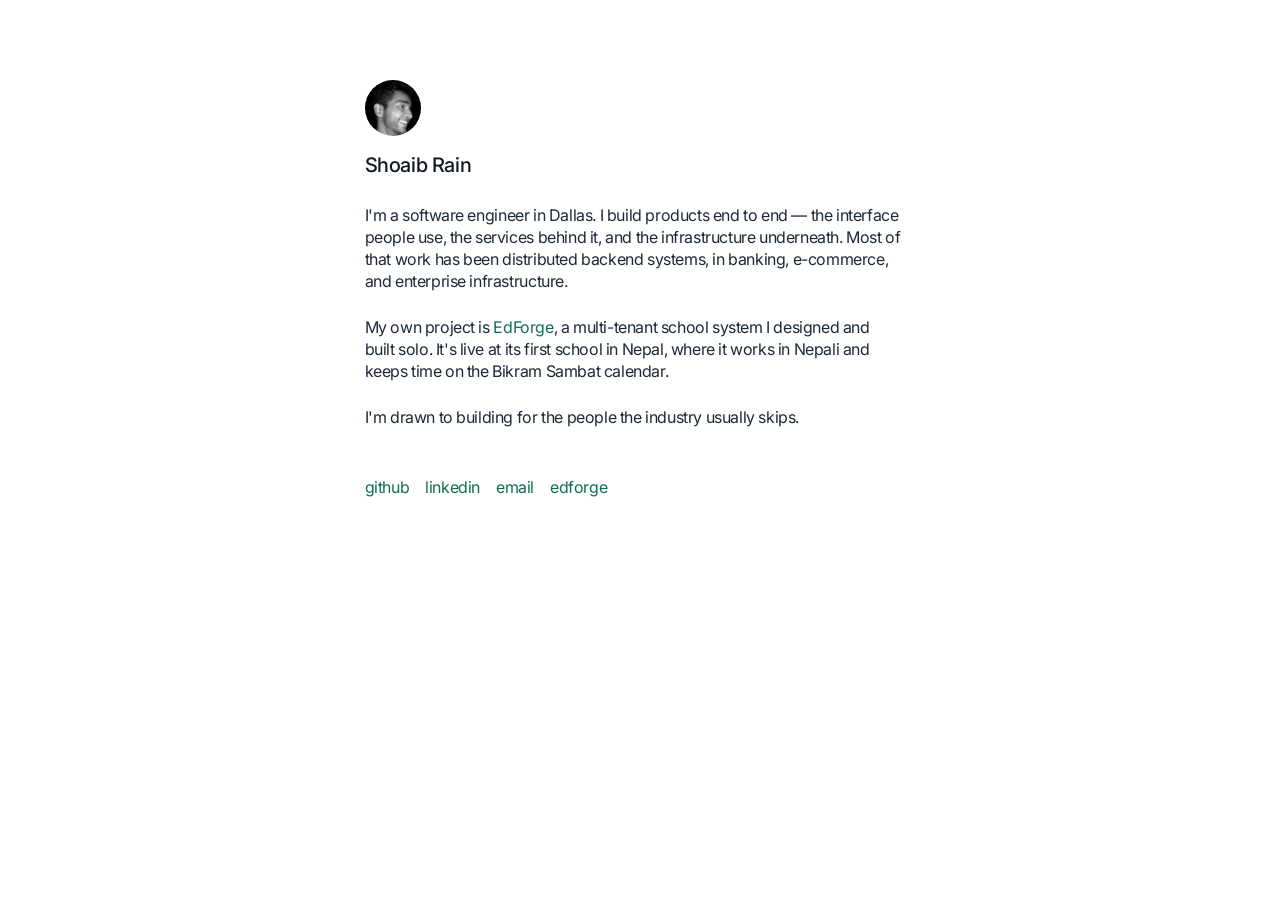
==== commit e4cf848a: "Rebalance the page and add profile photo EdForge was 4 of 6 lines; it is the North Star project, not" ====
--- a/index.html
+++ b/index.html
@@ -4,15 +4,18 @@
   <meta charset="utf-8" />
   <meta name="viewport" content="width=device-width, initial-scale=1" />
   <title>Shoaib Rain</title>
-  <meta name="description" content="I'm an engineer working on education technology. I build EdForge, the system a school actually runs on." />
+  <meta name="description" content="Software engineer in Dallas. I build products end to end — the interface people use, the services behind it, and the infrastructure underneath." />
   <meta name="author" content="Shoaib Rain" />
 
   <meta property="og:type" content="website" />
   <meta property="og:title" content="Shoaib Rain" />
-  <meta property="og:description" content="I'm an engineer working on education technology." />
+  <meta property="og:description" content="Software engineer in Dallas. I build products end to end." />
   <meta property="og:url" content="https://shoaibrain.github.io" />
+  <meta property="og:image" content="https://shoaibrain.github.io/apple-touch-icon.png" />
 
-  <link rel="icon" href="favicon.svg" type="image/svg+xml" />
+  <link rel="icon" type="image/png" sizes="32x32" href="favicon-32.png" />
+  <link rel="icon" type="image/png" sizes="16x16" href="favicon-16.png" />
+  <link rel="apple-touch-icon" href="apple-touch-icon.png" />
   <link rel="canonical" href="https://shoaibrain.github.io" />
 
   <link rel="preconnect" href="https://fonts.googleapis.com" />
@@ -23,30 +26,30 @@
 </head>
 <body>
   <main>
+    <img class="avatar" src="avatar.jpg" width="56" height="56" alt="Shoaib Rain" />
+
     <h1>Shoaib Rain</h1>
 
-    <p>I'm an engineer working on education technology.</p>
-
     <p>
-      I build <a href="https://edforge.app/">EdForge</a> — the system a school
-      actually runs on: admissions, attendance, exams, results, and fees. It's
-      live at its first school in Nepal, so it speaks Nepali, keeps time in the
-      Bikram Sambat calendar, and files the reports the national system expects.
+      I'm a software engineer in Dallas. I build products end to end — the
+      interface people use, the services behind it, and the infrastructure
+      underneath. Most of that work has been distributed backend systems, in
+      banking, e-commerce, and enterprise infrastructure.
     </p>
 
     <p>
-      Most school software is built for schools in the US. I'm interested in the
-      ones it was never built for.
+      My own project is <a href="https://edforge.app/">EdForge</a>, a
+      multi-tenant school system I designed and built solo. It's live at its
+      first school in Nepal, where it works in Nepali and keeps time on the
+      Bikram Sambat calendar.
     </p>
 
-    <p>Mostly I work on the backend and the infrastructure underneath.</p>
-
-    <p>Dallas, Texas.</p>
+    <p>I'm drawn to building for the people the industry usually skips.</p>
 
     <footer>
       <a href="https://github.com/shoaibrain">github</a>
       <a href="https://www.linkedin.com/in/shoaibrain/">linkedin</a>
-      <a href="mailto:shoaib.rain1@gmail.com">email</a>
+      <a href="mailto:shoaib.rain@outlook.com">email</a>
       <a href="https://edforge.app/">edforge</a>
     </footer>
   </main>
--- a/styles.css
+++ b/styles.css
@@ -53,12 +53,20 @@
   main { padding-top: 2rem; }
 }
 
+.avatar {
+  display: block;
+  width: 56px;
+  height: 56px;
+  border-radius: 50%;
+  margin-top: 3rem;
+  object-fit: cover;
+}
+
 h1 {
   color: var(--heading);
   font-size: 1.25rem;
   font-weight: 500;
-  margin: 0;
-  padding-top: 3rem;
+  margin: 1rem 0 0;
   text-wrap: balance;
 }
 
@@ -90,6 +98,13 @@
   margin-top: 3rem;
 }
 
+/* Short viewports: tighten the rhythm so the page still holds one screen. */
+@media (max-height: 720px) {
+  .avatar { margin-top: 1.5rem; }
+  p { margin-top: 1.25rem; }
+  footer { margin-top: 2rem; }
+}
+
 @media (prefers-reduced-motion: reduce) {
   *, *::before, *::after {
     animation-duration: 0.01ms !important;
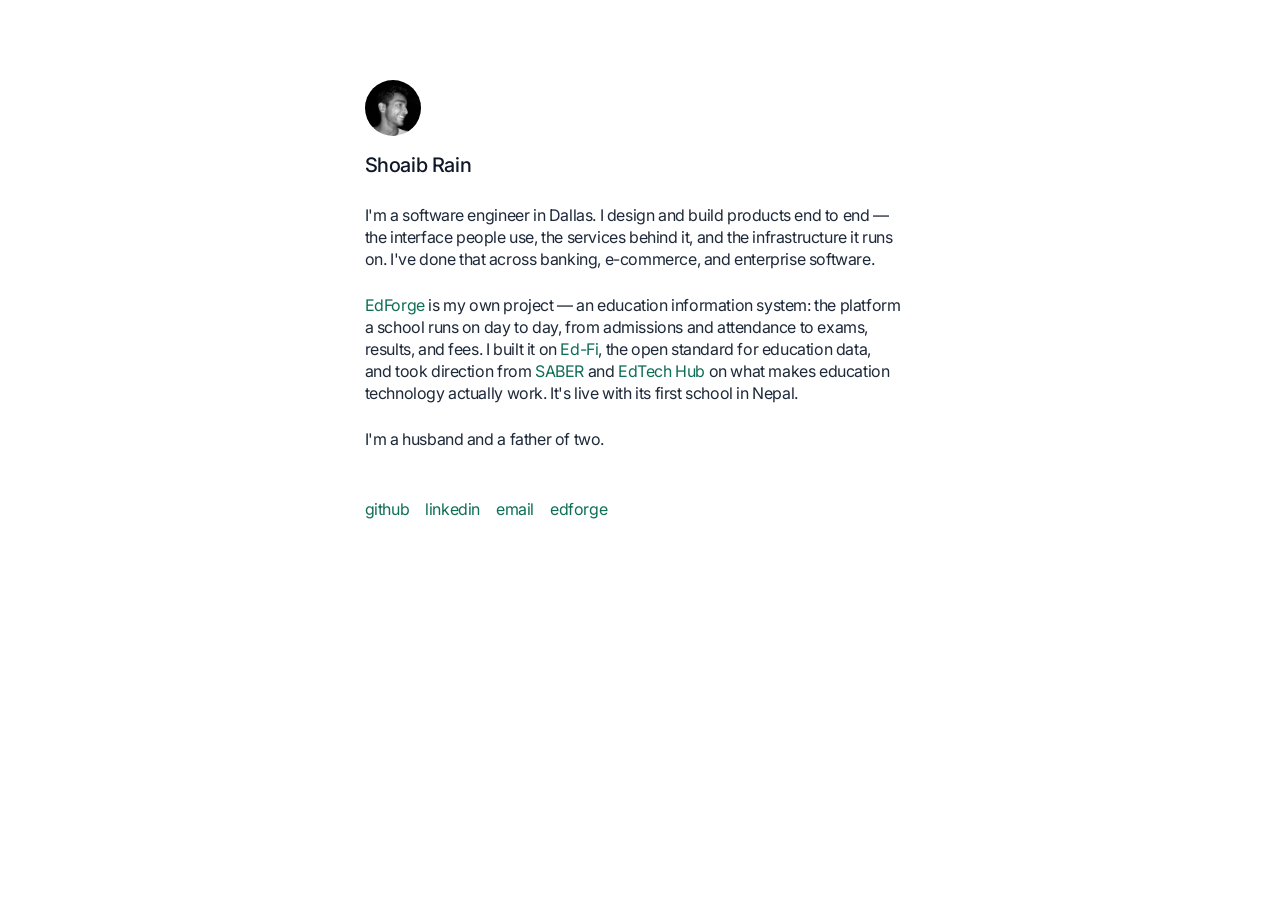
==== commit 7d609cfd: "Fix two-tone background; rewrite the copy to read naturally Background: declare color-scheme on :roo" ====
--- a/index.html
+++ b/index.html
@@ -4,12 +4,12 @@
   <meta charset="utf-8" />
   <meta name="viewport" content="width=device-width, initial-scale=1" />
   <title>Shoaib Rain</title>
-  <meta name="description" content="Software engineer in Dallas. I build products end to end — the interface people use, the services behind it, and the infrastructure underneath." />
+  <meta name="description" content="Software engineer in Dallas. I design and build products end to end — the interface people use, the services behind it, and the infrastructure it runs on." />
   <meta name="author" content="Shoaib Rain" />
 
   <meta property="og:type" content="website" />
   <meta property="og:title" content="Shoaib Rain" />
-  <meta property="og:description" content="Software engineer in Dallas. I build products end to end." />
+  <meta property="og:description" content="Software engineer in Dallas. I design and build products end to end." />
   <meta property="og:url" content="https://shoaibrain.github.io" />
   <meta property="og:image" content="https://shoaibrain.github.io/apple-touch-icon.png" />
 
@@ -31,20 +31,25 @@
     <h1>Shoaib Rain</h1>
 
     <p>
-      I'm a software engineer in Dallas. I build products end to end — the
-      interface people use, the services behind it, and the infrastructure
-      underneath. Most of that work has been distributed backend systems, in
-      banking, e-commerce, and enterprise infrastructure.
+      I'm a software engineer in Dallas. I design and build products end to
+      end — the interface people use, the services behind it, and the
+      infrastructure it runs on. I've done that across banking, e-commerce, and
+      enterprise software.
     </p>
 
     <p>
-      My own project is <a href="https://edforge.app/">EdForge</a>, a
-      multi-tenant school system I designed and built solo. It's live at its
-      first school in Nepal, where it works in Nepali and keeps time on the
-      Bikram Sambat calendar.
+      <a href="https://edforge.app/">EdForge</a> is my own project — an
+      education information system: the platform a school runs on day to day,
+      from admissions and attendance to exams, results, and fees. I built it on
+      <a href="https://www.ed-fi.org/">Ed-Fi</a>, the open standard for
+      education data, and took direction from
+      <a href="https://www.worldbank.org/en/topic/education/brief/systems-approach-for-better-education-results-saber">SABER</a>
+      and <a href="https://edtechhub.org/">EdTech Hub</a> on what makes
+      education technology actually work. It's live with its first school in
+      Nepal.
     </p>
 
-    <p>I'm drawn to building for the people the industry usually skips.</p>
+    <p>I'm a husband and a father of two.</p>
 
     <footer>
       <a href="https://github.com/shoaibrain">github</a>
--- a/styles.css
+++ b/styles.css
@@ -3,6 +3,10 @@
    whitespace rather than size. Theme follows the operating system. */
 
 :root {
+  /* Declaring this stops Chrome's auto-dark-mode from re-processing the page
+     and shading the body box differently from the canvas behind it. */
+  color-scheme: light dark;
+
   --bg: #ffffff;
   --heading: #101828;
   --prose: #1e2939;
@@ -29,6 +33,7 @@
 html {
   min-width: 360px;
   scrollbar-gutter: stable;
+  background: var(--bg);
 }
 
 body {
@@ -100,9 +105,10 @@
 
 /* Short viewports: tighten the rhythm so the page still holds one screen. */
 @media (max-height: 720px) {
-  .avatar { margin-top: 1.5rem; }
-  p { margin-top: 1.25rem; }
-  footer { margin-top: 2rem; }
+  main { padding-bottom: 0.5rem; }
+  .avatar { margin-top: 1rem; }
+  p { margin-top: 1rem; }
+  footer { margin-top: 1.5rem; }
 }
 
 @media (prefers-reduced-motion: reduce) {
